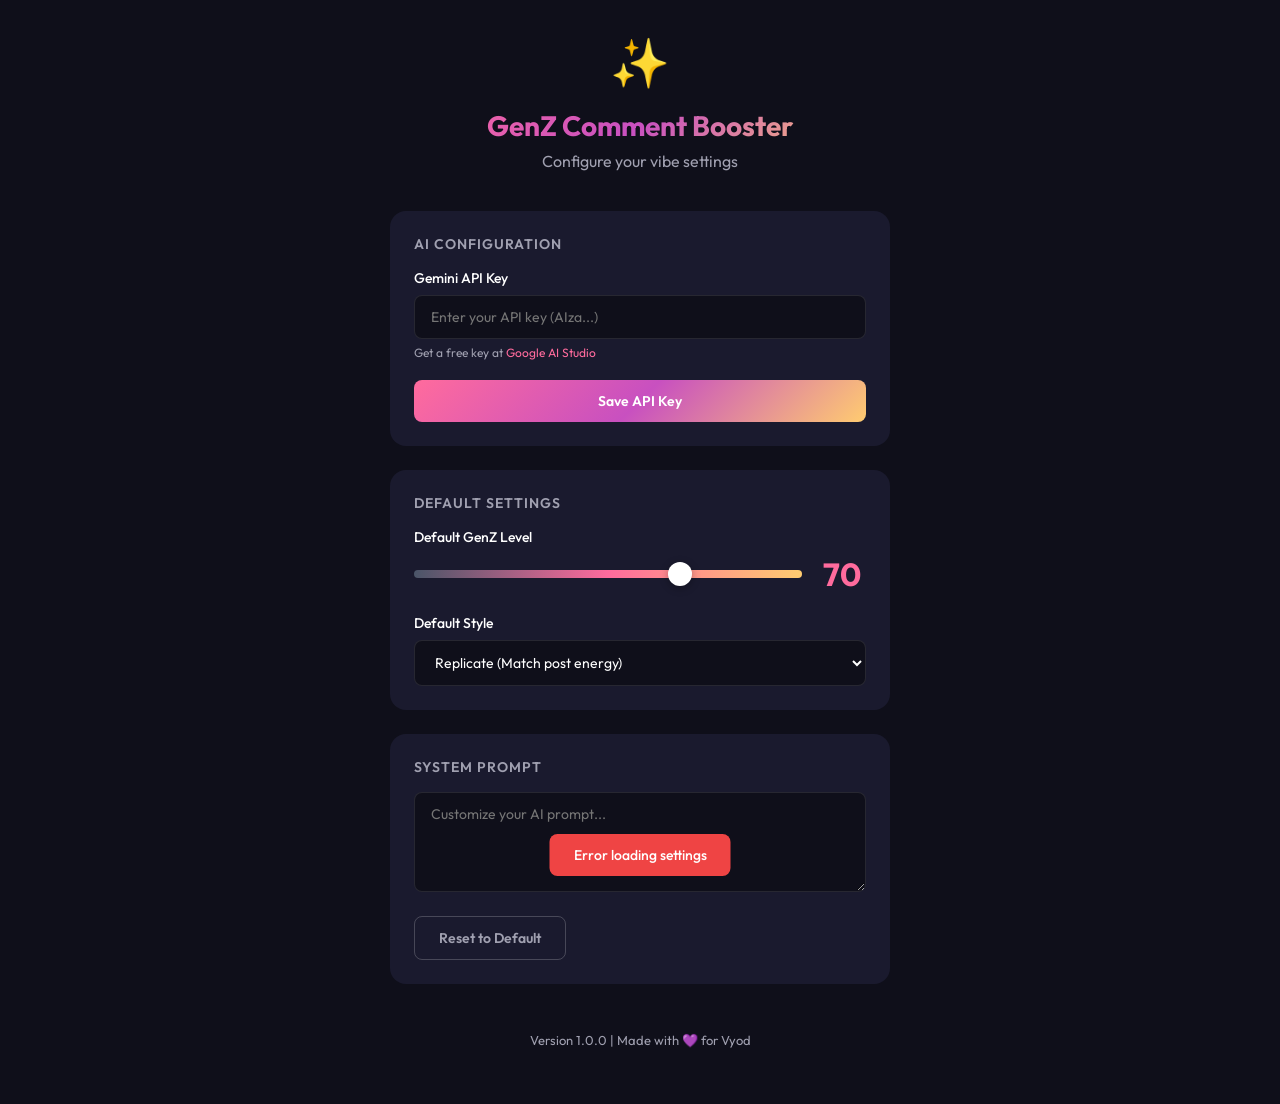
==== settings.html @ 029d2807 "setup" ====
<!DOCTYPE html>
<html lang="en">
<head>
  <meta charset="UTF-8">
  <meta name="viewport" content="width=device-width, initial-scale=1.0">
  <title>Genzily : why sound like an UNC</title>
  <link href="https://fonts.googleapis.com/css2?family=Outfit:wght@400;500;600;700&display=swap" rel="stylesheet">
  <style>
    * {
      margin: 0;
      padding: 0;
      box-sizing: border-box;
    }

    body {
      font-family: 'Outfit', 'Segoe UI', system-ui, sans-serif;
      background: #0f0f1a;
      color: #ffffff;
      min-height: 100vh;
      padding: 32px 24px;
    }

    .container {
      max-width: 500px;
      margin: 0 auto;
    }

    .header {
      text-align: center;
      margin-bottom: 40px;
    }

    .header-icon {
      font-size: 48px;
      margin-bottom: 16px;
      display: block;
    }

    .header h1 {
      font-size: 28px;
      font-weight: 700;
      background: linear-gradient(135deg, #FF6B9D 0%, #C850C0 50%, #FFCC70 100%);
      -webkit-background-clip: text;
      -webkit-text-fill-color: transparent;
      background-clip: text;
      margin-bottom: 8px;
    }

    .header p {
      color: #a0a0b0;
      font-size: 16px;
    }

    .section {
      background: #1a1a2e;
      border-radius: 16px;
      padding: 24px;
      margin-bottom: 24px;
    }

    .section-title {
      font-size: 14px;
      font-weight: 600;
      color: #a0a0b0;
      text-transform: uppercase;
      letter-spacing: 1px;
      margin-bottom: 16px;
    }

    .form-group {
      margin-bottom: 20px;
    }

    .form-group:last-child {
      margin-bottom: 0;
    }

    label {
      display: block;
      font-size: 14px;
      font-weight: 500;
      margin-bottom: 8px;
      color: #ffffff;
    }

    input[type="text"],
    input[type="password"],
    input[type="number"],
    select,
    textarea {
      width: 100%;
      padding: 12px 16px;
      background: #0f0f1a;
      border: 1px solid rgba(255, 255, 255, 0.1);
      border-radius: 8px;
      color: #ffffff;
      font-family: 'Outfit', sans-serif;
      font-size: 14px;
      transition: border-color 0.2s, box-shadow 0.2s;
    }

    input:focus,
    select:focus,
    textarea:focus {
      outline: none;
      border-color: #C850C0;
      box-shadow: 0 0 0 3px rgba(200, 80, 192, 0.2);
    }

    textarea {
      resize: vertical;
      min-height: 100px;
    }

    .helper-text {
      font-size: 12px;
      color: #a0a0b0;
      margin-top: 6px;
    }

    .helper-text a {
      color: #FF6B9D;
      text-decoration: none;
    }

    .helper-text a:hover {
      text-decoration: underline;
    }

    .btn {
      display: inline-flex;
      align-items: center;
      justify-content: center;
      gap: 8px;
      padding: 12px 24px;
      border-radius: 8px;
      font-family: 'Outfit', sans-serif;
      font-size: 14px;
      font-weight: 600;
      cursor: pointer;
      transition: all 0.2s;
      border: none;
    }

    .btn-primary {
      background: linear-gradient(135deg, #FF6B9D 0%, #C850C0 50%, #FFCC70 100%);
      color: #ffffff;
    }

    .btn-primary:hover {
      filter: brightness(1.1);
      transform: translateY(-1px);
    }

    .btn-primary:active {
      transform: translateY(0);
    }

    .btn-secondary {
      background: transparent;
      border: 1px solid rgba(255, 255, 255, 0.2);
      color: #a0a0b0;
    }

    .btn-secondary:hover {
      border-color: rgba(255, 255, 255, 0.4);
      color: #ffffff;
    }

    .btn-full {
      width: 100%;
    }

    .slider-container {
      display: flex;
      align-items: center;
      gap: 16px;
    }

    .slider-container input[type="range"] {
      flex: 1;
      -webkit-appearance: none;
      appearance: none;
      height: 8px;
      background: linear-gradient(90deg, #4a5568 0%, #FF6B9D 50%, #FFCC70 100%);
      border-radius: 4px;
      border: none;
      padding: 0;
    }

    .slider-container input[type="range"]::-webkit-slider-thumb {
      -webkit-appearance: none;
      appearance: none;
      width: 24px;
      height: 24px;
      background: #ffffff;
      border-radius: 50%;
      cursor: pointer;
      box-shadow: 0 2px 8px rgba(0, 0, 0, 0.3);
    }

    .slider-value {
      font-size: 32px;
      font-weight: 700;
      color: #FF6B9D;
      min-width: 48px;
      text-align: center;
    }

    .toast {
      position: fixed;
      bottom: 24px;
      left: 50%;
      transform: translateX(-50%) translateY(100px);
      padding: 12px 24px;
      border-radius: 8px;
      font-size: 14px;
      font-weight: 500;
      opacity: 0;
      transition: all 0.3s ease;
      z-index: 1000;
    }

    .toast.show {
      transform: translateX(-50%) translateY(0);
      opacity: 1;
    }

    .toast-success {
      background: #10b981;
      color: #ffffff;
    }

    .toast-error {
      background: #ef4444;
      color: #ffffff;
    }

    .about {
      text-align: center;
      padding: 24px;
      color: #a0a0b0;
      font-size: 13px;
    }

    .about a {
      color: #FF6B9D;
      text-decoration: none;
    }
  </style>
</head>
<body>
  <div class="container">
    <div class="header">
      <span class="header-icon">✨</span>
      <h1>GenZ Comment Booster</h1>
      <p>Configure your vibe settings</p>
    </div>

    <div class="section">
      <div class="section-title">AI Configuration</div>
      <div class="form-group">
        <label for="apiKey">Gemini API Key</label>
        <input type="password" id="apiKey" placeholder="Enter your API key (AIza...)">
        <p class="helper-text">Get a free key at <a href="https://makersuite.google.com/app/apikey" target="_blank">Google AI Studio</a></p>
      </div>
      <button class="btn btn-primary btn-full" id="saveApiKey">Save API Key</button>
    </div>

    <div class="section">
      <div class="section-title">Default Settings</div>
      <div class="form-group">
        <label>Default GenZ Level</label>
        <div class="slider-container">
          <input type="range" id="defaultGenZ" min="1" max="100" value="70">
          <span class="slider-value" id="genzValue">70</span>
        </div>
      </div>
      <div class="form-group">
        <label for="defaultStyle">Default Style</label>
        <select id="defaultStyle">
          <option value="replicate">Replicate (Match post energy)</option>
          <option value="crisp">Crisp (Short & punchy)</option>
          <option value="exaggerate">Exaggerate (Maximum vibes)</option>
        </select>
      </div>
    </div>

    <div class="section">
      <div class="section-title">System Prompt</div>
      <div class="form-group">
        <textarea id="systemPrompt" placeholder="Customize your AI prompt..."></textarea>
      </div>
      <button class="btn btn-secondary" id="resetPrompt">Reset to Default</button>
    </div>

    <div class="about">
      <p>Version 1.0.0 | Made with 💜 for Vyod</p>
    </div>
  </div>

  <div class="toast" id="toast"></div>

  <script src="settings.js"></script>
</body>
</html>
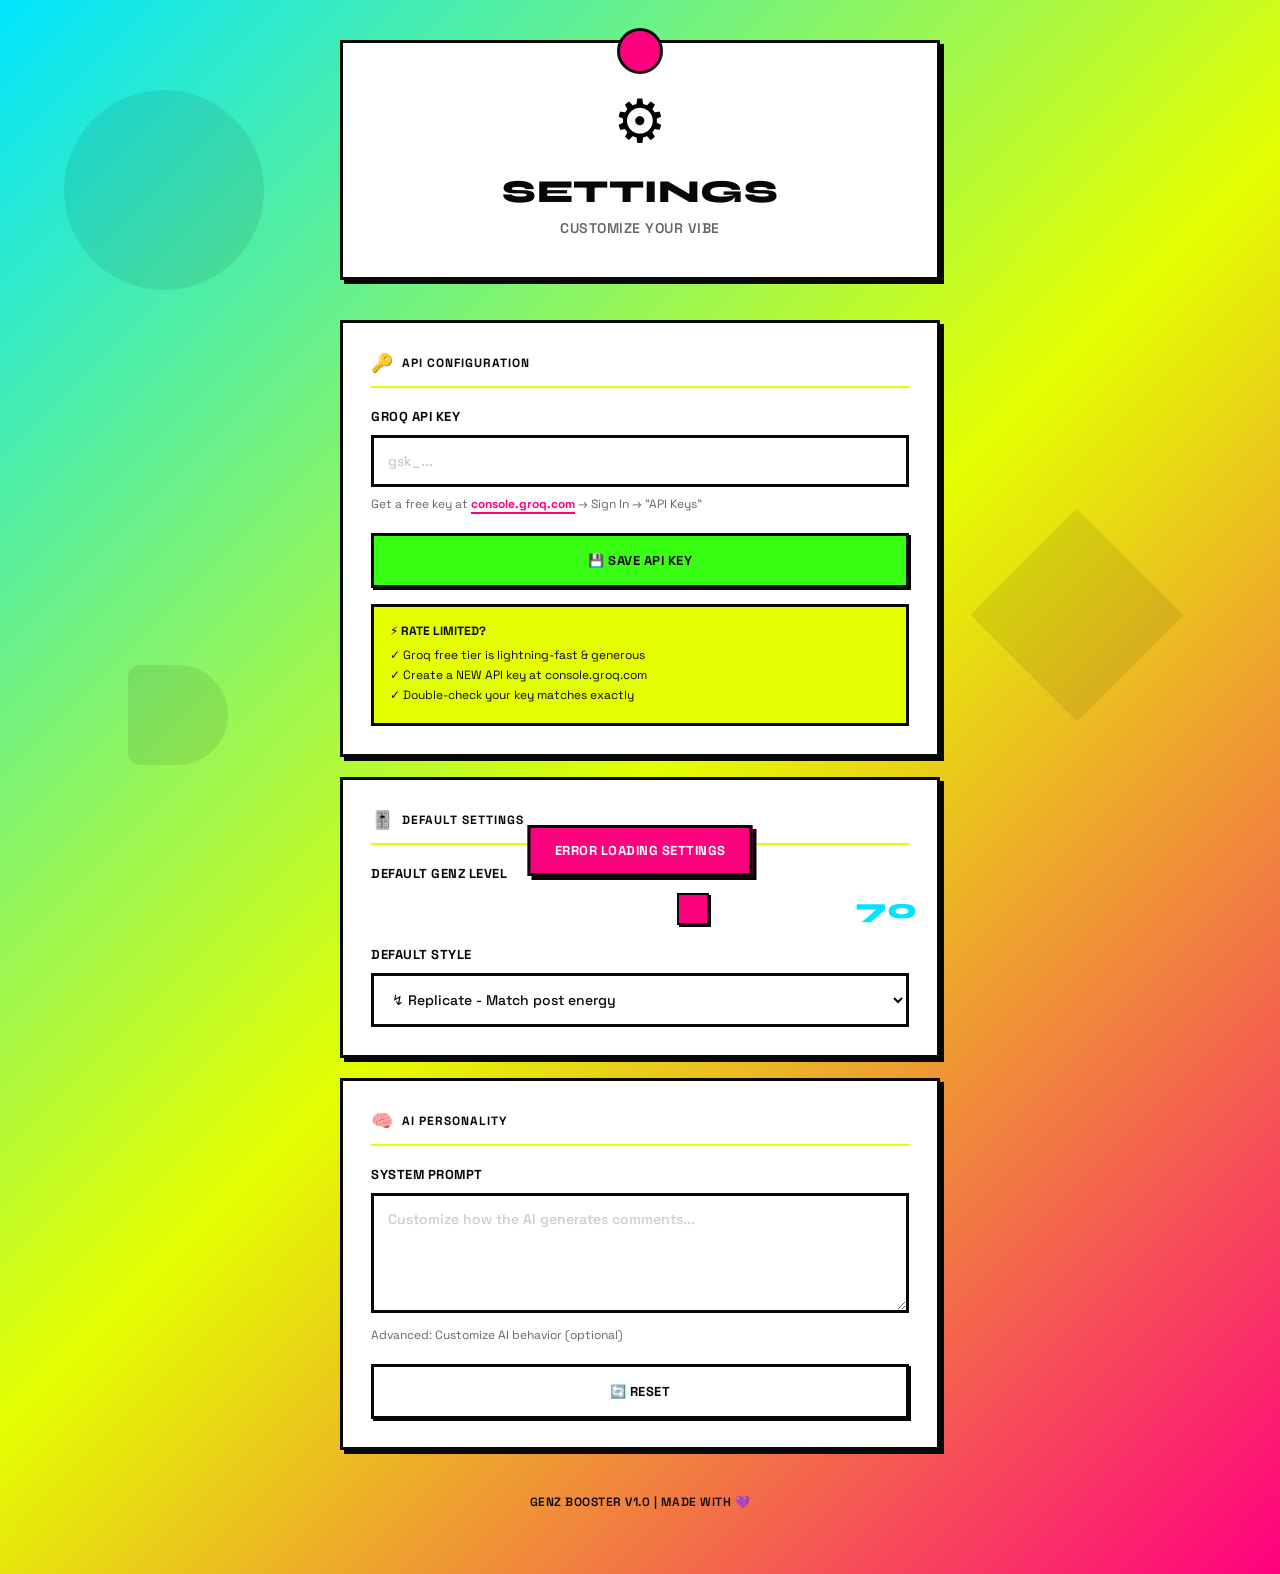
==== commit 0b56d2ac: "overhaul baby" ====
--- a/settings.html
+++ b/settings.html
@@ -3,9 +3,27 @@
 <head>
   <meta charset="UTF-8">
   <meta name="viewport" content="width=device-width, initial-scale=1.0">
-  <title>Genzily : why sound like an UNC</title>
-  <link href="https://fonts.googleapis.com/css2?family=Outfit:wght@400;500;600;700&display=swap" rel="stylesheet">
+  <title>GenZily Settings</title>
+  <link rel="preconnect" href="https://fonts.googleapis.com">
+  <link rel="preconnect" href="https://fonts.gstatic.com" crossorigin>
+  <link href="https://fonts.googleapis.com/css2?family=Space+Grotesk:wght@400;600;700&family=Syne:wght@700;800&display=swap" rel="stylesheet">
   <style>
+    :root {
+      --magenta: #FF007F;
+      --cyan: #00E5FF;
+      --yellow: #E4FF00;
+      --green: #39FF14;
+      --black: #080808;
+      --white: #FFFFFF;
+      
+      --font-ui: 'Space Grotesk', system-ui, sans-serif;
+      --font-display: 'Syne', sans-serif;
+      
+      --border-thick: 3px solid var(--black);
+      --shadow-brutal: 4px 4px 0px var(--black);
+      --shadow-brutal-hover: 2px 2px 0px var(--black);
+    }
+
     * {
       margin: 0;
       padding: 0;
@@ -13,58 +31,173 @@
     }
 
     body {
-      font-family: 'Outfit', 'Segoe UI', system-ui, sans-serif;
-      background: #0f0f1a;
-      color: #ffffff;
+      font-family: var(--font-ui);
+      background: linear-gradient(135deg, var(--cyan) 0%, var(--yellow) 50%, var(--magenta) 100%);
       min-height: 100vh;
-      padding: 32px 24px;
+      padding: 40px 20px;
+      position: relative;
+      overflow-x: hidden;
+    }
+
+    /* Animated background elements */
+    .bg-shapes {
+      position: fixed;
+      width: 100%;
+      height: 100%;
+      top: 0;
+      left: 0;
+      pointer-events: none;
+      z-index: 0;
+    }
+
+    .shape {
+      position: absolute;
+      opacity: 0.08;
+      animation: float-shape 20s infinite ease-in-out;
+    }
+
+    .shape:nth-child(1) {
+      width: 200px;
+      height: 200px;
+      background: var(--black);
+      border-radius: 50%;
+      top: 10%;
+      left: 5%;
+      animation-delay: 0s;
+    }
+
+    .shape:nth-child(2) {
+      width: 150px;
+      height: 150px;
+      background: var(--black);
+      border: 3px solid var(--black);
+      top: 60%;
+      right: 10%;
+      animation-delay: -5s;
+      transform: rotate(45deg);
+    }
+
+    .shape:nth-child(3) {
+      width: 100px;
+      height: 100px;
+      background: var(--black);
+      border-radius: 20% 80% 80% 20%;
+      bottom: 15%;
+      left: 10%;
+      animation-delay: -10s;
+    }
+
+    @keyframes float-shape {
+      0%, 100% { transform: translateY(0) rotate(0deg); }
+      50% { transform: translateY(-40px) rotate(10deg); }
     }
 
     .container {
-      max-width: 500px;
+      max-width: 600px;
       margin: 0 auto;
-    }
-
+      position: relative;
+      z-index: 10;
+    }
+
+    /* Header */
     .header {
       text-align: center;
       margin-bottom: 40px;
+      background: var(--white);
+      border: var(--border-thick);
+      padding: 40px 30px;
+      box-shadow: var(--shadow-brutal);
+      position: relative;
+    }
+
+    .header::before {
+      content: '';
+      position: absolute;
+      top: -15px;
+      left: 50%;
+      transform: translateX(-50%);
+      width: 40px;
+      height: 40px;
+      background: var(--magenta);
+      border: 3px solid var(--black);
+      border-radius: 50%;
+      animation: pulse-dot 2s ease-in-out infinite;
+    }
+
+    @keyframes pulse-dot {
+      0%, 100% { transform: translateX(-50%) scale(1); }
+      50% { transform: translateX(-50%) scale(1.2); }
     }
 
     .header-icon {
-      font-size: 48px;
-      margin-bottom: 16px;
+      font-size: 60px;
       display: block;
+      margin-bottom: 12px;
+      animation: spin-icon 3s ease-in-out infinite;
+    }
+
+    @keyframes spin-icon {
+      0%, 100% { transform: rotate(0deg); }
+      25% { transform: rotate(-5deg); }
+      75% { transform: rotate(5deg); }
     }
 
     .header h1 {
-      font-size: 28px;
-      font-weight: 700;
-      background: linear-gradient(135deg, #FF6B9D 0%, #C850C0 50%, #FFCC70 100%);
-      -webkit-background-clip: text;
-      -webkit-text-fill-color: transparent;
-      background-clip: text;
+      font-size: 32px;
+      font-weight: 800;
+      color: var(--black);
+      font-family: var(--font-display);
       margin-bottom: 8px;
+      text-transform: uppercase;
+      letter-spacing: 0.5px;
     }
 
     .header p {
-      color: #a0a0b0;
-      font-size: 16px;
-    }
-
-    .section {
-      background: #1a1a2e;
-      border-radius: 16px;
-      padding: 24px;
-      margin-bottom: 24px;
-    }
-
-    .section-title {
+      color: #666;
       font-size: 14px;
       font-weight: 600;
-      color: #a0a0b0;
+      text-transform: uppercase;
+      letter-spacing: 0.5px;
+    }
+
+    /* Section */
+    .section {
+      background: var(--white);
+      border: var(--border-thick);
+      padding: 28px;
+      margin-bottom: 20px;
+      box-shadow: var(--shadow-brutal);
+      position: relative;
+      transition: all 0.2s ease;
+    }
+
+    .section:hover {
+      box-shadow: 6px 6px 0px var(--black);
+      transform: translate(-2px, -2px);
+    }
+
+    .section-title {
+      font-size: 12px;
+      font-weight: 700;
+      color: var(--black);
       text-transform: uppercase;
       letter-spacing: 1px;
-      margin-bottom: 16px;
+      margin-bottom: 20px;
+      display: flex;
+      align-items: center;
+      gap: 8px;
+      padding-bottom: 12px;
+      border-bottom: 2px solid var(--yellow);
+    }
+
+    .section-icon {
+      font-size: 18px;
+      animation: bounce-icon 2s ease-in-out infinite;
+    }
+
+    @keyframes bounce-icon {
+      0%, 100% { transform: translateY(0); }
+      50% { transform: translateY(-3px); }
     }
 
     .form-group {
@@ -77,10 +210,12 @@
 
     label {
       display: block;
-      font-size: 14px;
-      font-weight: 500;
-      margin-bottom: 8px;
-      color: #ffffff;
+      font-size: 13px;
+      font-weight: 700;
+      margin-bottom: 10px;
+      color: var(--black);
+      text-transform: uppercase;
+      letter-spacing: 0.5px;
     }
 
     input[type="text"],
@@ -89,136 +224,232 @@
     select,
     textarea {
       width: 100%;
-      padding: 12px 16px;
-      background: #0f0f1a;
-      border: 1px solid rgba(255, 255, 255, 0.1);
-      border-radius: 8px;
-      color: #ffffff;
-      font-family: 'Outfit', sans-serif;
+      padding: 14px;
+      background: var(--white);
+      border: var(--border-thick);
+      border-radius: 0;
+      color: var(--black);
+      font-family: var(--font-ui);
       font-size: 14px;
-      transition: border-color 0.2s, box-shadow 0.2s;
+      font-weight: 500;
+      transition: all 0.15s ease;
+      box-sizing: border-box;
     }
 
     input:focus,
     select:focus,
     textarea:focus {
       outline: none;
-      border-color: #C850C0;
-      box-shadow: 0 0 0 3px rgba(200, 80, 192, 0.2);
+      box-shadow: 4px 4px 0px var(--magenta);
+      border-color: var(--magenta);
     }
 
     textarea {
       resize: vertical;
-      min-height: 100px;
+      min-height: 120px;
+    }
+
+    textarea::placeholder {
+      color: #ccc;
+    }
+
+    input::placeholder {
+      color: #ccc;
     }
 
     .helper-text {
       font-size: 12px;
-      color: #a0a0b0;
-      margin-top: 6px;
+      color: #666;
+      margin-top: 8px;
+      line-height: 1.5;
     }
 
     .helper-text a {
-      color: #FF6B9D;
+      color: var(--magenta);
       text-decoration: none;
+      font-weight: 700;
+      border-bottom: 2px solid var(--magenta);
     }
 
     .helper-text a:hover {
-      text-decoration: underline;
+      background: var(--magenta);
+      color: var(--white);
+    }
+
+    .alert-box {
+      background: var(--yellow);
+      border: var(--border-thick);
+      border-radius: 0;
+      padding: 16px;
+      margin-top: 16px;
+      animation: shake-alert 4s ease-in-out infinite;
+    }
+
+    @keyframes shake-alert {
+      0%, 100% { transform: rotate(0deg); }
+      1% { transform: rotate(-0.5deg); }
+      2% { transform: rotate(0.5deg); }
+      3% { transform: rotate(0deg); }
+    }
+
+    .alert-title {
+      font-size: 12px;
+      font-weight: 700;
+      color: var(--black);
+      text-transform: uppercase;
+      margin-bottom: 8px;
+    }
+
+    .alert-text {
+      font-size: 12px;
+      color: var(--black);
+      margin-bottom: 4px;
+    }
+
+    /* Slider */
+    .slider-container {
+      display: flex;
+      align-items: center;
+      gap: 12px;
+    }
+
+    .slider-track {
+      flex: 1;
+      height: 14px;
+      background: var(--yellow);
+      border: 2px solid var(--black);
+      box-shadow: var(--shadow-brutal-hover);
+      position: relative;
+    }
+
+    input[type="range"] {
+      -webkit-appearance: none;
+      appearance: none;
+      width: 100%;
+      height: 14px;
+      background: transparent;
+      border: none;
+      padding: 0;
+      margin: 0;
+      cursor: pointer;
+      position: relative;
+      z-index: 2;
+    }
+
+    input[type="range"]::-webkit-slider-thumb {
+      -webkit-appearance: none;
+      appearance: none;
+      width: 32px;
+      height: 32px;
+      background: var(--magenta);
+      border: 2px solid var(--black);
+      cursor: pointer;
+      box-shadow: var(--shadow-brutal-hover);
+      transition: all 0.15s ease;
+    }
+
+    input[type="range"]::-webkit-slider-thumb:hover {
+      transform: scale(1.1);
+      box-shadow: var(--shadow-brutal);
+    }
+
+    input[type="range"]::-moz-range-thumb {
+      width: 32px;
+      height: 32px;
+      background: var(--magenta);
+      border: 2px solid var(--black);
+      cursor: pointer;
+      box-shadow: var(--shadow-brutal-hover);
+    }
+
+    .slider-value {
+      font-size: 28px;
+      font-weight: 800;
+      color: var(--cyan);
+      min-width: 50px;
+      text-align: center;
+      font-family: var(--font-display);
+    }
+
+    /* Buttons */
+    .btn-group {
+      display: flex;
+      gap: 12px;
+      margin-top: 16px;
     }
 
     .btn {
+      flex: 1;
       display: inline-flex;
       align-items: center;
       justify-content: center;
       gap: 8px;
-      padding: 12px 24px;
-      border-radius: 8px;
-      font-family: 'Outfit', sans-serif;
-      font-size: 14px;
-      font-weight: 600;
+      padding: 16px 24px;
+      border: var(--border-thick);
+      border-radius: 0;
+      font-family: var(--font-ui);
+      font-size: 13px;
+      font-weight: 700;
       cursor: pointer;
-      transition: all 0.2s;
-      border: none;
+      transition: all 0.15s ease;
+      text-transform: uppercase;
+      letter-spacing: 0.5px;
+      box-shadow: var(--shadow-brutal-hover);
     }
 
     .btn-primary {
-      background: linear-gradient(135deg, #FF6B9D 0%, #C850C0 50%, #FFCC70 100%);
-      color: #ffffff;
+      background: var(--green);
+      color: var(--black);
     }
 
     .btn-primary:hover {
-      filter: brightness(1.1);
-      transform: translateY(-1px);
+      background: var(--cyan);
+      transform: translate(-2px, -2px);
+      box-shadow: var(--shadow-brutal);
     }
 
     .btn-primary:active {
-      transform: translateY(0);
+      box-shadow: 1px 1px 0px var(--black);
+      transform: translate(0, 0);
     }
 
     .btn-secondary {
-      background: transparent;
-      border: 1px solid rgba(255, 255, 255, 0.2);
-      color: #a0a0b0;
+      background: var(--white);
+      color: var(--black);
     }
 
     .btn-secondary:hover {
-      border-color: rgba(255, 255, 255, 0.4);
-      color: #ffffff;
+      background: var(--yellow);
+      transform: translate(-2px, -2px);
+      box-shadow: var(--shadow-brutal);
+    }
+
+    .btn-secondary:active {
+      box-shadow: 1px 1px 0px var(--black);
+      transform: translate(0, 0);
     }
 
     .btn-full {
       width: 100%;
     }
 
-    .slider-container {
-      display: flex;
-      align-items: center;
-      gap: 16px;
-    }
-
-    .slider-container input[type="range"] {
-      flex: 1;
-      -webkit-appearance: none;
-      appearance: none;
-      height: 8px;
-      background: linear-gradient(90deg, #4a5568 0%, #FF6B9D 50%, #FFCC70 100%);
-      border-radius: 4px;
-      border: none;
-      padding: 0;
-    }
-
-    .slider-container input[type="range"]::-webkit-slider-thumb {
-      -webkit-appearance: none;
-      appearance: none;
-      width: 24px;
-      height: 24px;
-      background: #ffffff;
-      border-radius: 50%;
-      cursor: pointer;
-      box-shadow: 0 2px 8px rgba(0, 0, 0, 0.3);
-    }
-
-    .slider-value {
-      font-size: 32px;
-      font-weight: 700;
-      color: #FF6B9D;
-      min-width: 48px;
-      text-align: center;
-    }
-
+    /* Toast */
     .toast {
       position: fixed;
       bottom: 24px;
       left: 50%;
       transform: translateX(-50%) translateY(100px);
-      padding: 12px 24px;
-      border-radius: 8px;
-      font-size: 14px;
-      font-weight: 500;
+      padding: 14px 24px;
+      border: var(--border-thick);
+      border-radius: 0;
+      font-size: 13px;
+      font-weight: 700;
       opacity: 0;
       transition: all 0.3s ease;
       z-index: 1000;
+      box-shadow: var(--shadow-brutal);
+      text-transform: uppercase;
+      letter-spacing: 0.5px;
     }
 
     .toast.show {
@@ -227,48 +458,95 @@
     }
 
     .toast-success {
-      background: #10b981;
-      color: #ffffff;
+      background: var(--green);
+      color: var(--black);
     }
 
     .toast-error {
-      background: #ef4444;
-      color: #ffffff;
-    }
-
+      background: var(--magenta);
+      color: var(--white);
+    }
+
+    .toast-info {
+      background: var(--cyan);
+      color: var(--black);
+    }
+
+    /* About */
     .about {
       text-align: center;
       padding: 24px;
-      color: #a0a0b0;
-      font-size: 13px;
+      color: var(--black);
+      font-size: 12px;
+      font-weight: 600;
+      text-transform: uppercase;
+      letter-spacing: 0.5px;
     }
 
     .about a {
-      color: #FF6B9D;
+      color: var(--magenta);
       text-decoration: none;
-    }
+      border-bottom: 2px solid var(--magenta);
+    }
+
+    @media (max-width: 480px) {
+      .header {
+        padding: 30px 20px;
+      }
+
+      .header h1 {
+        font-size: 24px;
+      }
+
+      .btn-group {
+        flex-direction: column;
+      }
+    }
+  </style>
+
   </style>
 </head>
 <body>
+  <div class="bg-shapes">
+    <div class="shape"></div>
+    <div class="shape"></div>
+    <div class="shape"></div>
+  </div>
+
   <div class="container">
     <div class="header">
-      <span class="header-icon">✨</span>
-      <h1>GenZ Comment Booster</h1>
-      <p>Configure your vibe settings</p>
+      <span class="header-icon">⚙️</span>
+      <h1>Settings</h1>
+      <p>Customize Your Vibe</p>
     </div>
 
+    <!-- API Configuration Section -->
     <div class="section">
-      <div class="section-title">AI Configuration</div>
+      <div class="section-title">
+        <span class="section-icon">🔑</span>
+        <span>API Configuration</span>
+      </div>
       <div class="form-group">
-        <label for="apiKey">Gemini API Key</label>
-        <input type="password" id="apiKey" placeholder="Enter your API key (AIza...)">
-        <p class="helper-text">Get a free key at <a href="https://makersuite.google.com/app/apikey" target="_blank">Google AI Studio</a></p>
-      </div>
-      <button class="btn btn-primary btn-full" id="saveApiKey">Save API Key</button>
+        <label for="apiKey">Groq API Key</label>
+        <input type="password" id="apiKey" placeholder="gsk_..." spellcheck="false">
+        <p class="helper-text">Get a free key at <a href="https://console.groq.com/" target="_blank">console.groq.com</a> → Sign In → "API Keys"</p>
+      </div>
+      <button class="btn btn-primary btn-full" id="saveApiKey">💾 Save API Key</button>
+      
+      <div class="alert-box">
+        <div class="alert-title">⚡ Rate Limited?</div>
+        <div class="alert-text">✓ Groq free tier is lightning-fast & generous</div>
+        <div class="alert-text">✓ Create a NEW API key at console.groq.com</div>
+        <div class="alert-text">✓ Double-check your key matches exactly</div>
+      </div>
     </div>
 
+    <!-- Default Settings Section -->
     <div class="section">
-      <div class="section-title">Default Settings</div>
+      <div class="section-title">
+        <span class="section-icon">🎚️</span>
+        <span>Default Settings</span>
+      </div>
       <div class="form-group">
         <label>Default GenZ Level</label>
         <div class="slider-container">
@@ -279,23 +557,31 @@
       <div class="form-group">
         <label for="defaultStyle">Default Style</label>
         <select id="defaultStyle">
-          <option value="replicate">Replicate (Match post energy)</option>
-          <option value="crisp">Crisp (Short & punchy)</option>
-          <option value="exaggerate">Exaggerate (Maximum vibes)</option>
+          <option value="replicate">↯ Replicate - Match post energy</option>
+          <option value="crisp">⚡ Crisp - Short & punchy</option>
+          <option value="exaggerate">💥 Exaggerate - Maximum vibes</option>
         </select>
       </div>
     </div>
 
+    <!-- System Prompt Section -->
     <div class="section">
-      <div class="section-title">System Prompt</div>
+      <div class="section-title">
+        <span class="section-icon">🧠</span>
+        <span>AI Personality</span>
+      </div>
       <div class="form-group">
-        <textarea id="systemPrompt" placeholder="Customize your AI prompt..."></textarea>
-      </div>
-      <button class="btn btn-secondary" id="resetPrompt">Reset to Default</button>
+        <label for="systemPrompt">System Prompt</label>
+        <textarea id="systemPrompt" placeholder="Customize how the AI generates comments..."></textarea>
+        <p class="helper-text">Advanced: Customize AI behavior (optional)</p>
+      </div>
+      <div class="btn-group">
+        <button class="btn btn-secondary" id="resetPrompt">🔄 Reset</button>
+      </div>
     </div>
 
     <div class="about">
-      <p>Version 1.0.0 | Made with 💜 for Vyod</p>
+      <p>GenZ Booster v1.0 | Made with 💜</p>
     </div>
   </div>
 
